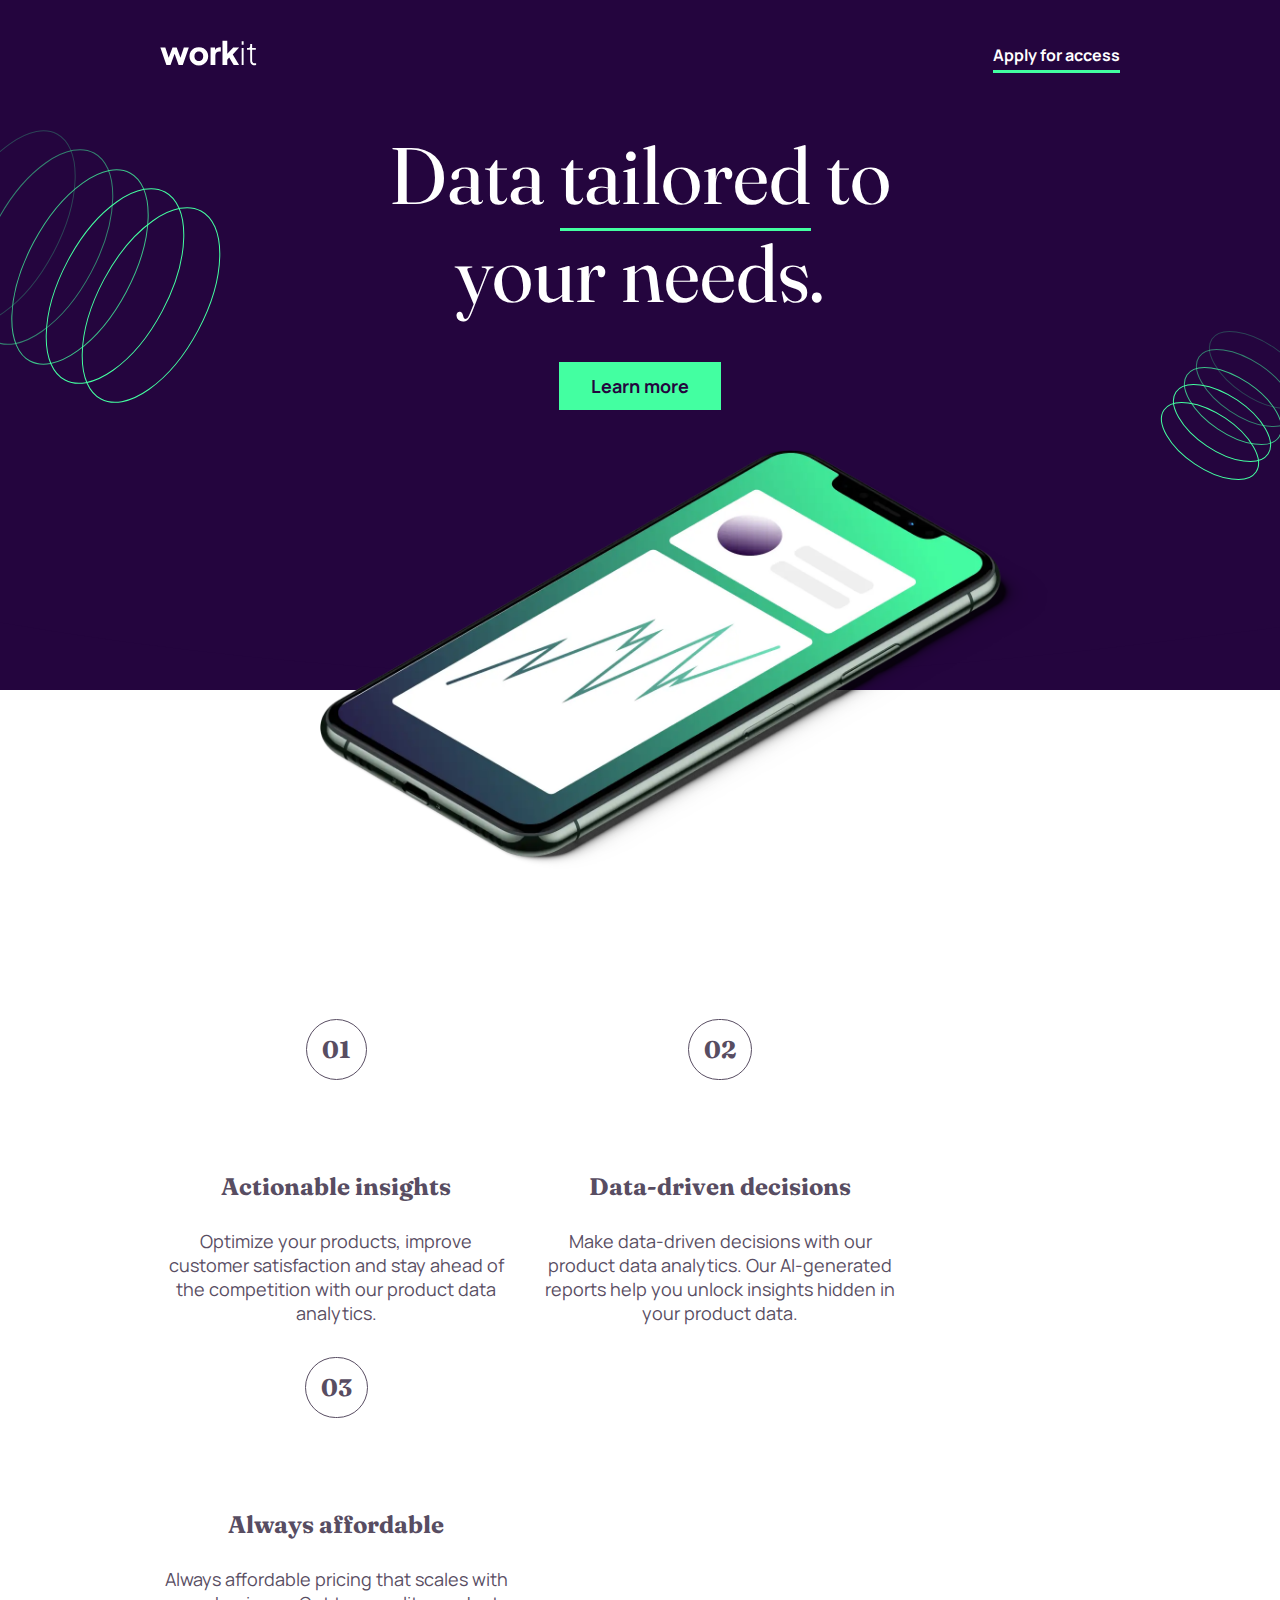
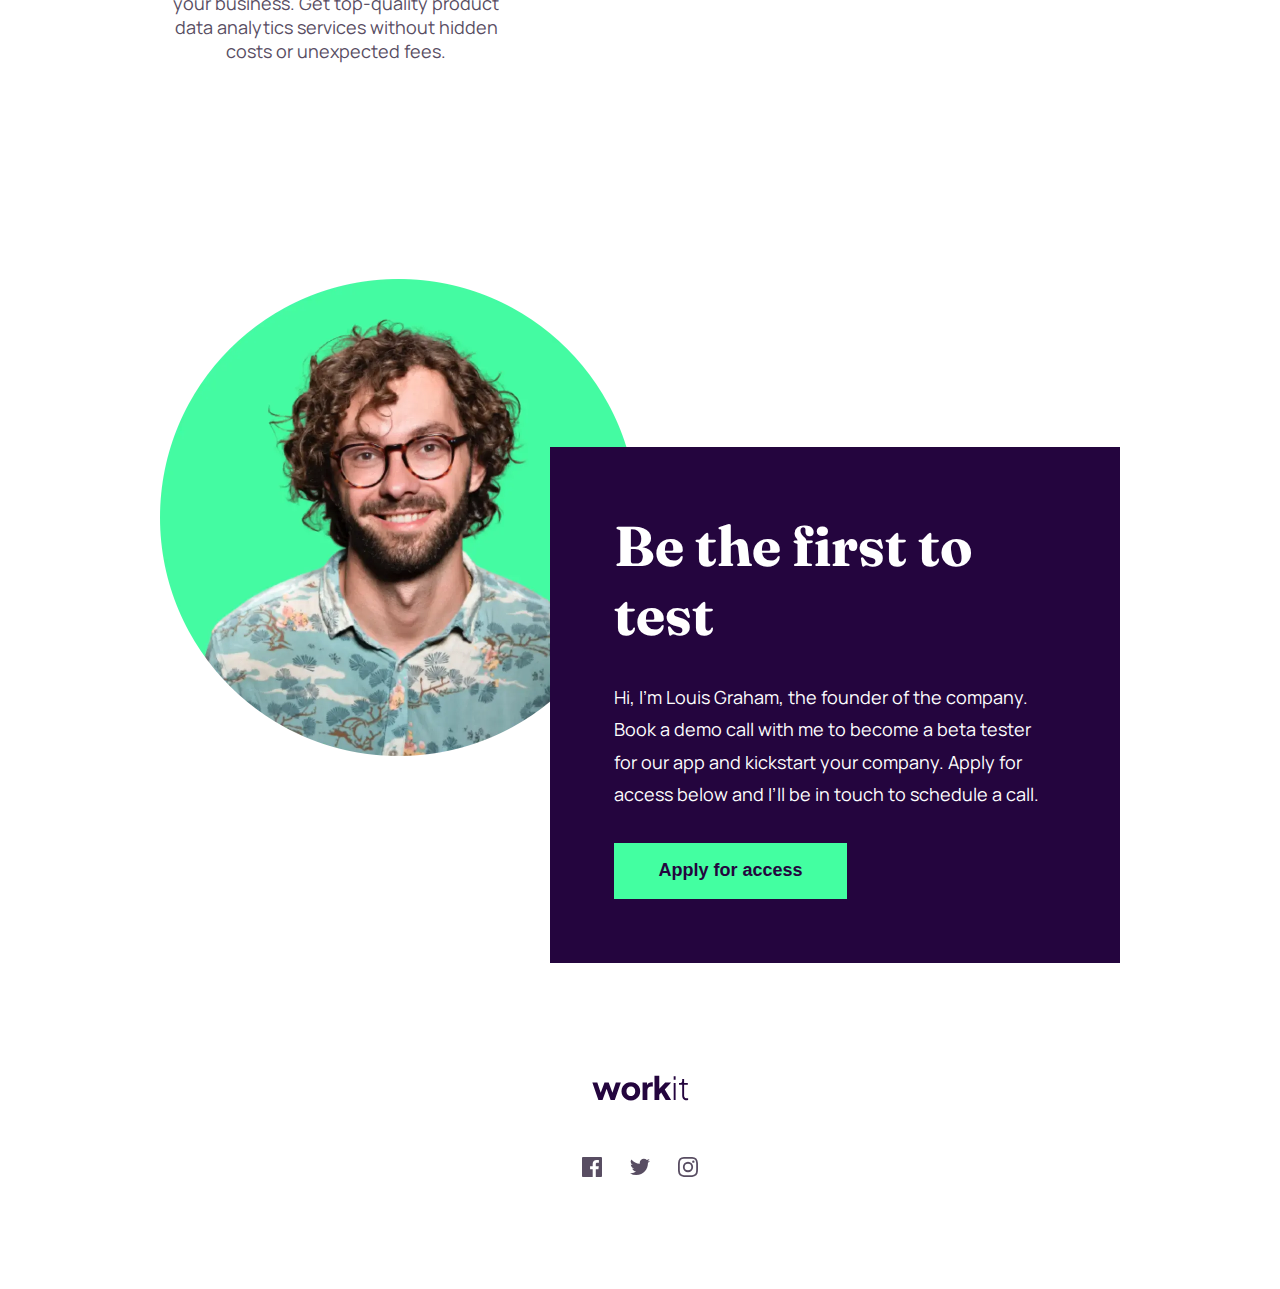
==== starter-code/index.html @ 8f02212d "Add files via upload" ====
<!DOCTYPE html>
<html lang="en">
<head>
  <meta charset="UTF-8">
  <meta name="viewport" content="width=device-width, initial-scale=1.0">
  <link rel="icon" type="image/png" sizes="32x32" href="./assets/images/favicon-32x32.png">
  <link rel="stylesheet" href="style.css">
  <title>Frontend Mentor | Workit landing page</title>
</head>
<body>
    <header class="container">
      <div class="custom-shape-divider-top-1725674615">
        <svg data-name="Layer 1" xmlns="http://www.w3.org/2000/svg" viewBox="0 0 1200 120" preserveAspectRatio="none">
            <path d="M321.39,56.44c58-10.79,114.16-30.13,172-41.86,82.39-16.72,168.19-17.73,250.45-.39C823.78,31,906.67,72,985.66,92.83c70.05,18.48,146.53,26.09,214.34,3V0H0V27.35A600.21,600.21,0,0,0,321.39,56.44Z" class="shape-fill"></path>
        </svg>
      </div>
      <nav class="navbar">
        <div class="logo">
          <img src="assets/images/logo-light.svg" alt="logo">
        </div>
        <div class="nav-links">
          <ul>
            <li><a href="#" class="apply">Apply for access</a></li>
          </ul>
      </nav>
      <div class="work-it-hero">
        <h1 class="hero-title">Data <span class="bold">tailored</span> to your needs.</h1>
        <button class="hero-btn">Learn more</button>
      </div>
      <div class="patterns">
        <img src="assets/images/bg-pattern-1.svg" class="pattern-1" alt="pattern">
        <img src="assets/images/bg-pattern-2.svg" class="pattern-2" alt="pattern">
        <img src="assets/images/image-hero.webp" class="hero-img" alt="hero">
      </div>
    </header>
    <div class="workit-services">
      <div class="services-container-card">
        <div class="services-card">
          <h1 class="service-number">01</h1>
          <div class="service-info">
            <h1 class="service-title">Actionable insights</h1>
            <p>Optimize your products, improve customer 
              satisfaction and stay ahead of the competition 
              with our product data analytics.
            </p>
          </div>
        </div>
        <div class="services-card">
          <h1 class="service-number">02</h1>
          <div class="service-info">
            <h1 class="service-title">Data-driven decisions</h1>
            <p>Make data-driven decisions with our product data analytics. Our AI-generated reports help you unlock insights hidden in your product data.
            </p>
          </div>
        </div>
        <div class="services-card">
          <h1 class="service-number">03</h1>
          <div class="service-info">
            <h1 class="service-title">Always affordable</h1>
            <p>Always affordable pricing that scales with your business. Get top-quality product data analytics services without hidden costs or unexpected fees.
            </p>
          </div>
        </div>
      </div>
    </div>
    <div class="about_me">
      <div class="about_me_container">
        <div class="about_me_pic">
          <img src="/starter-code/assets/images/image-founder.webp" class="founder_pic" alt="founder_pic">
        </div>
        <div class="founder_info">
          <h1>Be the first to test</h1>
          <p>Hi, I'm Louis Graham, the founder of the company. Book a demo call with me to become a beta tester for our app and kickstart your company. Apply for access below and I’ll be in touch to schedule a call.</p>
          <button class="founder_btn">Apply for access</button>
        </div>
      </div>
    </div>
    <div class="workit-footer">
      <div class="footer">
        <img src="assets/images/logo-dark.svg"  class="logo_dark" alt="logo">
        <div class="icons">
          <img src="assets/images/icon-facebook.svg" alt="facebook">
          <img src="assets/images/icon-twitter.svg" alt="pinterest">
          <img src="assets/images/icon-instagram.svg" alt="instagram">
        </div>
      </div>
    </div>
</body>
</html>
---- starter-code/style.css ----
@import url('https://fonts.googleapis.com/css2?family=Fraunces:ital,opsz,wght@0,9..144,100..900;1,9..144,100..900&display=swap');
@import url('https://fonts.googleapis.com/css2?family=Fraunces:ital,opsz,wght@0,9..144,100..900;1,9..144,100..900&family=Manrope:wght@200..800&display=swap');


:root{
    --manrope:"Manrope", sans-serif;
    --lightgreen: #43FFA1;
    --purple: #24053E;
    --white: white;
    --fraunces:"Fraunces", serif;
}
*{
    padding: 0;
    margin: 0;
    box-sizing: border-box;
}
.custom-shape-divider-top-1725674615 {
    position: absolute;
    top: 65%;
    left: 0;
    width: 100%;
    overflow: hidden;
    line-height: 0;
}

.custom-shape-divider-top-1725674615 svg {
    position: relative;
    display: block;
    width: calc(281% + 1.3px);
    height: 165px;
}

.custom-shape-divider-top-1725674615 .shape-fill {
    fill: var(--purple);
}
.container{
    height: 690px;
    background: var(--purple);
    margin-bottom: 10.0625rem;

}
.navbar{
    max-width: 100%;
    margin: 0px 160px;
    display: flex;
    justify-content: space-between;
    padding: 2.5rem 0rem 0rem 0rem;
    align-items: center;

}
.navbar ul li{
    list-style: none;
}
.navbar ul li a{
    text-decoration: none;
    color: var(--white);
    font-weight: 700;
    font-family: var(--manrope);
    border-bottom: 3px solid var(--lightgreen);
    padding-bottom: 4px;
}
.work-it-hero{
    display: flex;
    align-items: center;
    justify-content: center;
    flex-direction: column;
    gap: 2.5rem;
    margin-top: 3.5rem;
}
.hero-title{
    font-size: 80px;
    text-align: center;
    width: 550px;
    font-family: var();
    color: var(--white);
    font-family: "Fraunces", system-ui;
    font-weight: 400;
}
.bold{
    border-bottom: 3px solid var(--lightgreen);
    padding-bottom: 4px;
}
.hero-btn{
    padding: 12px 32px;
    background: var(--lightgreen);
    border: none;
    color: var(--purple);
    font-size: 18px;
    font-family: var(--manrope);
    font-weight: bold;
    cursor: pointer;
    transition: 0.2s ease-in-out;

}
.hero-btn:hover{
    background: var(--white);
    color: var(--purple);
}
.pattern-1{
    position: absolute;
    top: 12%;
    left: -7.1%;
}
.pattern-2{
    position: absolute;
    right: -3.2%;
    top: 35%;
}
.hero-img{
    display: block;
    width: 730px;
    position: absolute;
    top: 50%;
    left: 25%;
}

.workit-services{
    display: flex;
    align-items: center;
    justify-content: center;
    padding-top: 80px;
}
.services-container-card{
    max-width: 1440px;
    margin: 0px 160px;
    display: flex;
    flex-direction: row;
    gap: 2rem;
    padding: 88px 0px 144px 0px;
    flex-wrap: wrap;
}
.services-card{
    display: flex;
    flex-direction: column;
    max-width: 352px;
    text-align: center;
    align-items: center;
    gap: 3.5rem ;
    justify-content: space-between;
    height: 306px;
}
.service-info{
    gap: 1.75rem;
    display: flex;
    flex-direction: column;
}
.service-number{
    border: 1px solid #584D62;
    border-radius: 99px;
    padding: 15px;
    font-family: var(--fraunces);
    font-size: 24px;
    color: #584D62;
}
.service-title{
    font-family: var(--fraunces);
    font-size: 24px;
    color: #584D62;
}
.service-info p{
    font-size: 18px;
    color: #584D62;
    font-family: var(--manrope);
}
.about_me{
    margin-top: 72px;
    
}
.about_me_container{
    margin: 0px 160px;
    display: flex;
    flex-direction: row;
}
.founder_info{
    margin-top: 168px;
    display: flex;
    flex-direction: column;
    height: auto;
    width: 100%;
    background-color: var(--purple);
    padding: 64px;
    gap: 32px;
    justify-content: space-between;
    z-index: 2;
    margin-left: 390px;
    
}
.founder_btn{
    padding: 17.5px 32px;
    width: 233px;
    color: var(--purple);
    font-size: 18px;
    background-color: #43FFA1;
    border: none;
    text-align: center;
    font-weight: 700;
}
.founder_info p{
    font-size: 18px;
    font-family: var(--manrope);
    color: var(--white);
    line-height: 180%;
}
.founder_info h1{
    font-size: 56px;
    font-family: var(--fraunces);
    color: var(--white);
}
.founder_pic{
    width: 477px;
    height: auto;
}
.about_me_pic{
    position: absolute;
}
.workit-footer{
    padding: 112px 0px;
}
.workit-footer .footer{
    display: flex;
    align-items: center;
    justify-content: center;
    flex-direction: column;
    gap: 56px;
}
.icons{
    gap: 28px;
    display: flex;
}



@media screen and (max-width: 1104px) {
    .founder_info{
        margin-left: 50px;
        margin-top: 200px;
    }
    
    
    
}
@media screen and (max-width: 1047px) {
    .hero-img{
        width: 60%;
    }
    .services-container-card{
        display: flex;
        align-items: center;
        justify-content: center;
        flex-direction: column;
        flex-wrap: nowrap;
        text-align: center;
        width: 100%;
    }
    
    
}
@media screen and (max-width: 986) {
    .services-container-card{
        display: flex;
        align-items: center;
        justify-content: center;
        flex-direction: column;
        flex-wrap: nowrap;
        text-align: center;
        width: 100%;
    }
    
}

@media screen and (max-width: 768px) {
    .navbar{
        margin: 0px 44px;
        padding: 32px  0px 0px 0px;
    }
    .hero-img{
        top: 60%;
        width: 80%;
        height: auto;
        left: 15%;
    }
    .hero-title{
        font-size: 60px;
        height: auto;
        width: 70%;
    }
    .services-container-card{
        display: flex;
        align-items: center;
        justify-content: center;
        text-align: center;
        margin: 0px 44px;
    }
    .services-card{
        display: flex;
        flex-direction: row;
        justify-content: center;
        align-items: center;
        max-width: 100%;
        height: auto;
    }
    .service-info{
        display: flex;
        gap: 28px;
        align-items: flex-start;
        text-align: start;
        padding: 32px;
    }
    .service-info P{
        font-size: 16px;
    }
    .service-info h1{
        font-size: 28;
    }
    .service-number{
        font-size: 20px;
    }
    .founder_pic{
        width: 280px;
    }
    .about_me_container{
        margin: 44px;
    }
    .founder_info{
        margin-top: 170px;
        margin-left: 155px;
    }
    .founder_info h1{
        font-size: 48px;
    }
    .founder_info p{
        font-size: 16px;
    }
    .workit-footer{
        padding: 80px 0px;
    }
}  
@media screen and (max-width: 768px) {
    .founder_info{
        margin: 250px 0px 0px 0px;
    }
    .founder_btn{
        width: 100%;
    }
}



@media screen and (max-width: 375px) {
    .founder_info{
        margin: 180px auto;
    }
    .founder_btn{
        width: 100%;
    }
    .navbar{
        margin: 0px 22px;
    }
    .hero-title{
        width: 85%;
        font-size: 40px;
    }
    .hero-img{
        top: 40%;
    }
    .pattern-1 , .pattern-2 {
        display: none;
    }
    .container{
        height: 481px;
        margin-bottom: 5.0625rem;
    }
    .custom-shape-divider-top-1725674615{
        top: 44%;
    }
    .services-container-card{
        margin: 0px 22px;
    }
    .services-card{
        display: flex;
        flex-direction: column;
        justify-content: center;
        align-items: center;
        max-width: 100%;
        height: auto;
    }
    .service-title{
        font-size: 24px;
    }
    .service-info p{
        text-align: center;
    }
    .service-info p{
        font-size: 16px;
    }
    .service-info{
        display: flex;
        text-align: center;
        align-items: center;
        justify-content: center;
        flex-direction: column
    }
    .service-number{
        font-size: 20px;
    }
    .workit-services{
        padding-top: 0px;
    }
    .about_me_container{
        margin: 0px 22px;
        display: flex;
        align-items: center;
        flex-direction: column;
    }
    .founder_info{
        margin: 250px 0px 0px 0px;
        padding: 32px;
    }
    .founder_info p{
        font-size: 16px;
    }
}
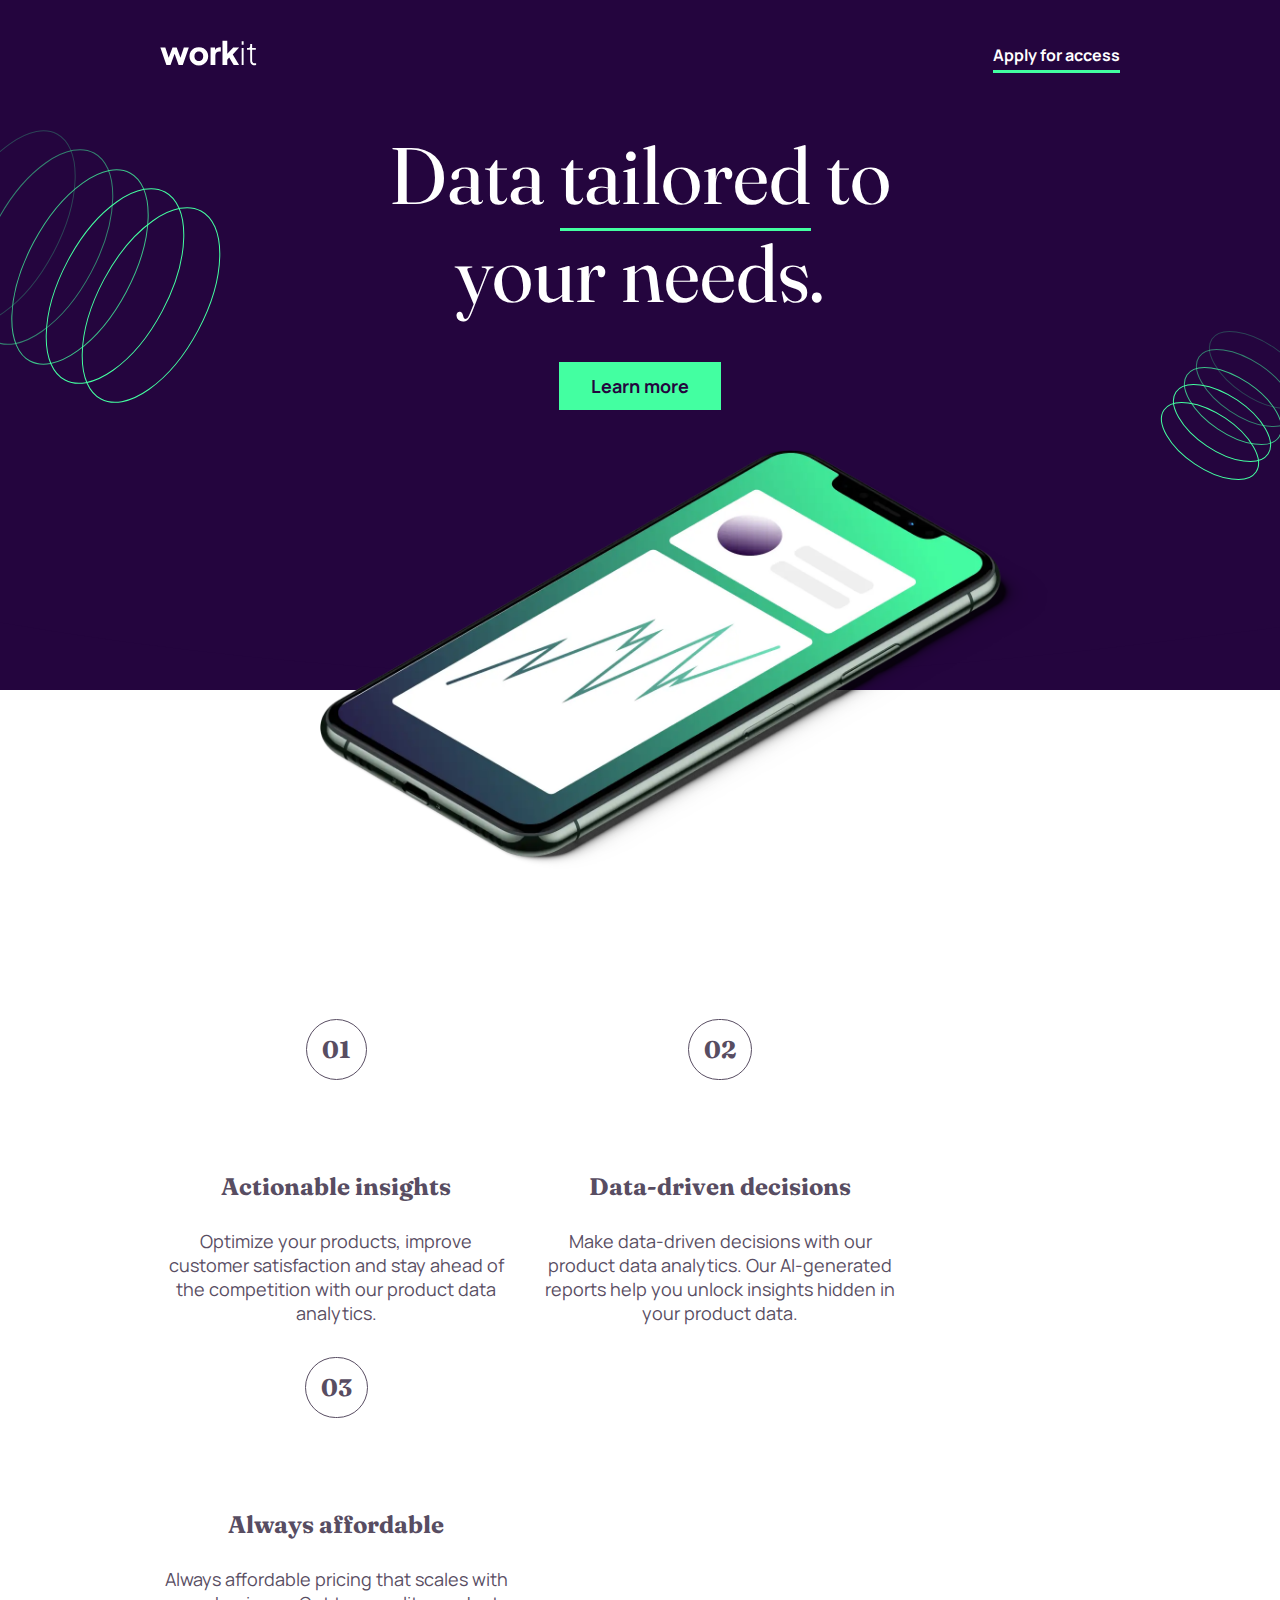
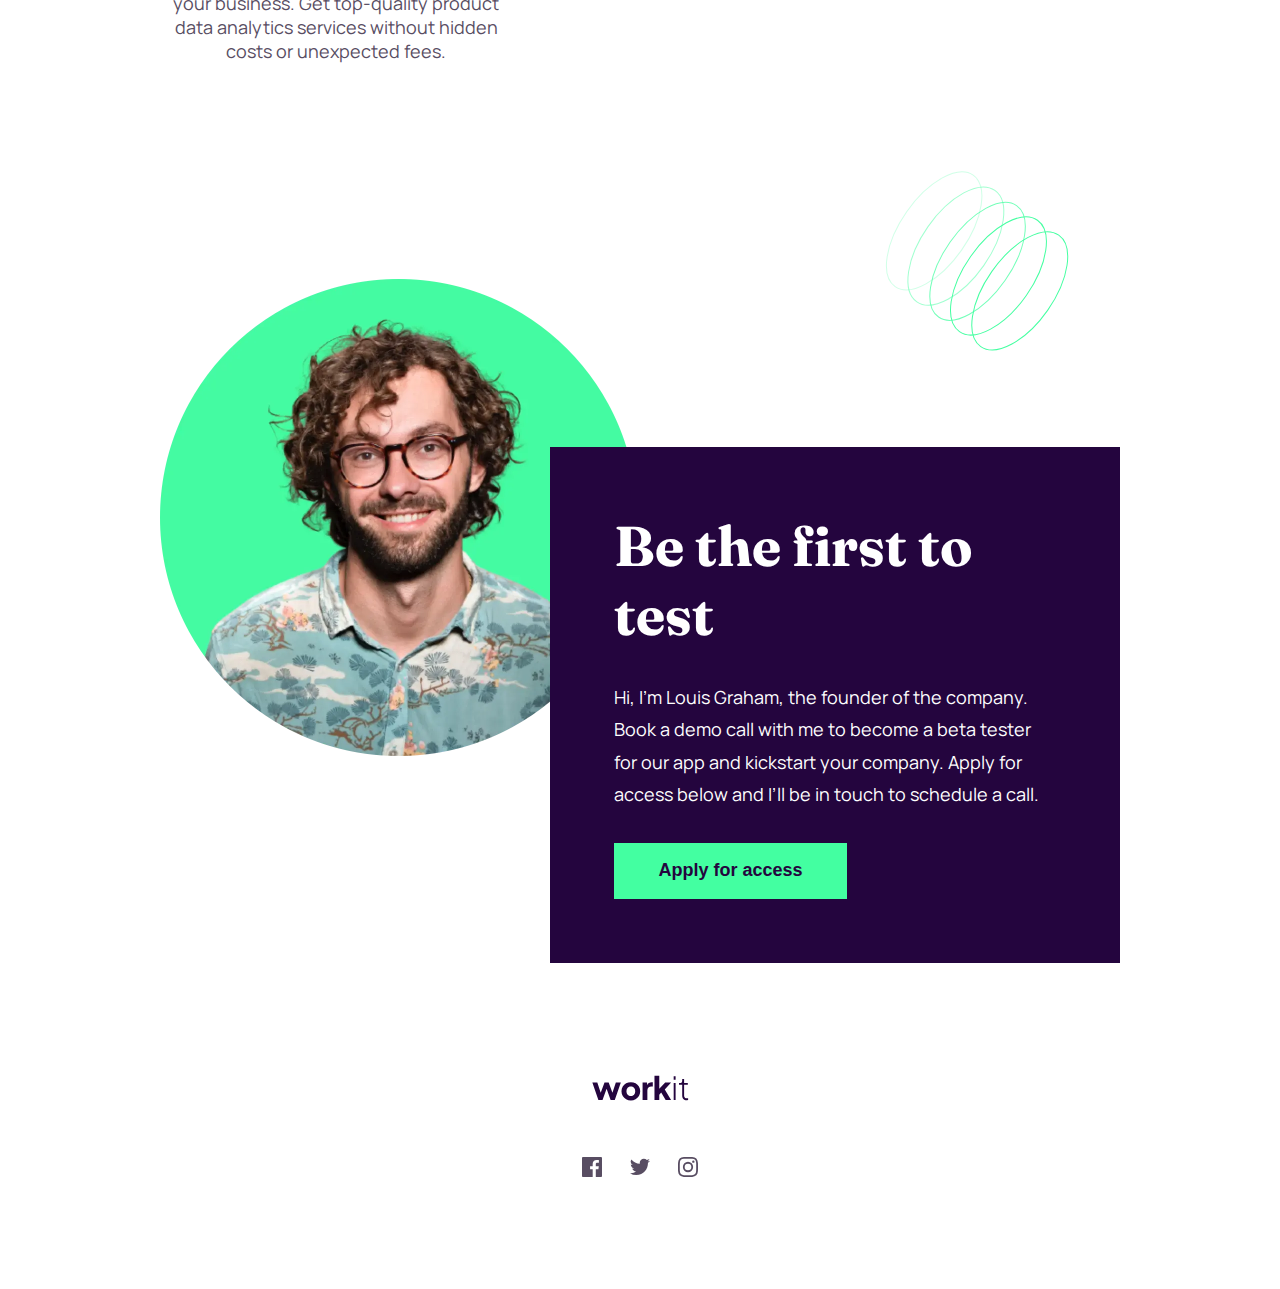
==== commit 8e7cfd2f: "commit" ====
--- a/starter-code/index.html
+++ b/starter-code/index.html
@@ -72,6 +72,7 @@
           <h1>Be the first to test</h1>
           <p>Hi, I'm Louis Graham, the founder of the company. Book a demo call with me to become a beta tester for our app and kickstart your company. Apply for access below and I’ll be in touch to schedule a call.</p>
           <button class="founder_btn">Apply for access</button>
+          <img src="/starter-code/assets/images/bg-pattern-3.svg " class="pattern-me" alt="pattern">
         </div>
       </div>
     </div>
--- a/starter-code/style.css
+++ b/starter-code/style.css
@@ -185,6 +185,11 @@
     margin-left: 390px;
     
 }
+.pattern-me{
+    position: absolute;
+    right: 15%;
+    top: 195%;
+}
 .founder_btn{
     padding: 17.5px 32px;
     width: 233px;
@@ -334,6 +339,11 @@
     .workit-footer{
         padding: 80px 0px;
     }
+    .pattern-me{
+        position: absolute;
+        right: 15%;
+        top: 275%;
+    }
 }  
 @media screen and (max-width: 768px) {
     .founder_info{
@@ -419,4 +429,7 @@
     .founder_info p{
         font-size: 16px;
     }
+    .pattern-me{
+        display: none;
+    }
 }     